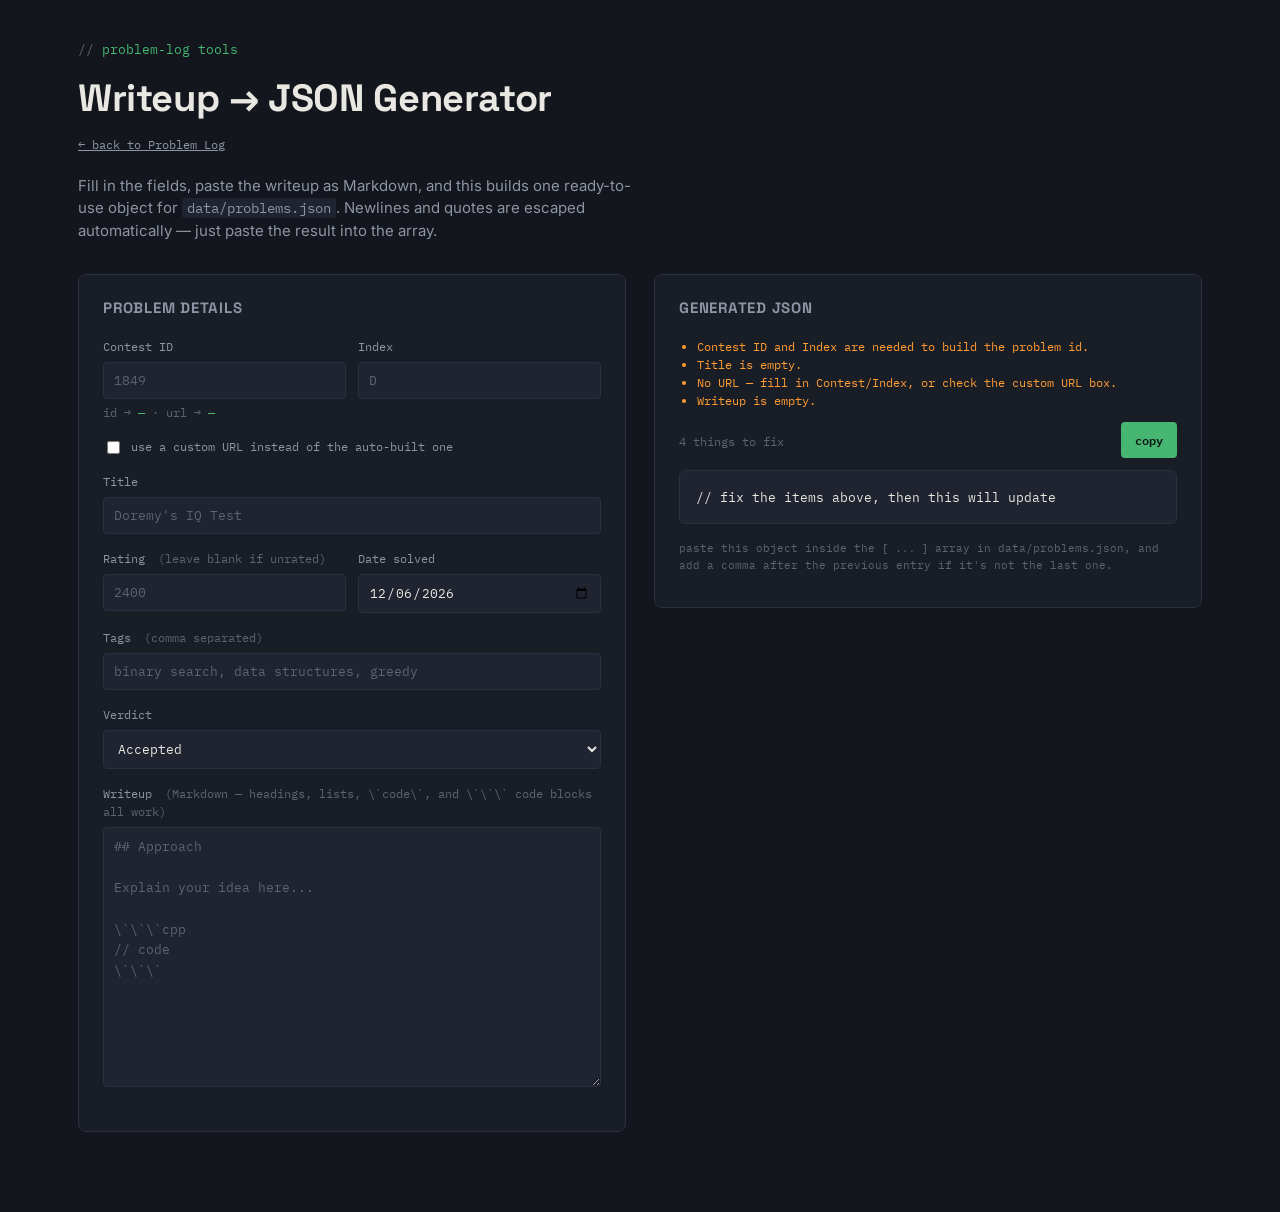
==== tools/index.html @ cc8950d7 "Add files via upload" ====
<!DOCTYPE html>
<html lang="en">
<head>
<meta charset="UTF-8">
<meta name="viewport" content="width=device-width, initial-scale=1.0">
<title>Writeup → JSON Generator</title>
<link rel="preconnect" href="https://fonts.googleapis.com">
<link href="https://fonts.googleapis.com/css2?family=Space+Grotesk:wght@500;700&family=Inter:wght@400;500;600&family=IBM+Plex+Mono:wght@400;500;600&display=swap" rel="stylesheet">
<style>
:root {
  --bg: #13161c;
  --panel: #191d25;
  --panel-2: #1f2430;
  --border: #2a3040;
  --text: #e9e7e1;
  --text-dim: #8d94a3;
  --text-faint: #5c6373;
  --accent: #46b672;
  --accent-dim: #2d7a4d;
  --warn: #ff9c33;
  --mono: 'IBM Plex Mono', ui-monospace, SFMono-Regular, Menlo, monospace;
  --display: 'Space Grotesk', 'Inter', sans-serif;
  --body: 'Inter', -apple-system, sans-serif;
}
* { box-sizing: border-box; }
body {
  margin: 0;
  background: var(--bg);
  color: var(--text);
  font-family: var(--body);
  line-height: 1.5;
  -webkit-font-smoothing: antialiased;
}
.wrap { max-width: 1180px; margin: 0 auto; padding: 40px 28px 80px; }
.eyebrow {
  font-family: var(--mono);
  font-size: 13px;
  color: var(--accent);
  margin: 0 0 10px;
}
.eyebrow::before { content: "// "; color: var(--text-faint); }
h1 {
  font-family: var(--display);
  font-size: clamp(26px, 4vw, 38px);
  font-weight: 700;
  margin: 0 0 8px;
  letter-spacing: -0.01em;
}
.sub { color: var(--text-dim); margin: 0 0 32px; max-width: 62ch; font-size: 15px; }
.sub code { font-family: var(--mono); background: var(--panel-2); padding: 1px 5px; border-radius: 3px; font-size: 0.9em; }

.grid {
  display: grid;
  grid-template-columns: 1fr 1fr;
  gap: 28px;
  align-items: start;
}
@media (max-width: 900px) { .grid { grid-template-columns: 1fr; } }

.panel {
  background: var(--panel);
  border: 1px solid var(--border);
  border-radius: 8px;
  padding: 22px 24px;
}

.panel h2 {
  font-family: var(--display);
  font-size: 15px;
  margin: 0 0 18px;
  color: var(--text-dim);
  text-transform: uppercase;
  letter-spacing: 0.05em;
}

.field { margin-bottom: 16px; }
.field label {
  display: block;
  font-family: var(--mono);
  font-size: 12px;
  color: var(--text-dim);
  margin-bottom: 6px;
}
.field .hint { color: var(--text-faint); font-weight: 400; margin-left: 6px; }

.row2 { display: grid; grid-template-columns: 1fr 1fr; gap: 12px; }
.row3 { display: grid; grid-template-columns: 1fr 1fr 1fr; gap: 12px; }

input, textarea, select {
  width: 100%;
  background: var(--panel-2);
  border: 1px solid var(--border);
  color: var(--text);
  font-family: var(--mono);
  font-size: 13px;
  padding: 9px 10px;
  border-radius: 4px;
}
textarea { font-family: var(--mono); resize: vertical; min-height: 90px; line-height: 1.6; }
#writeup { min-height: 260px; }
input:focus, textarea:focus, select:focus {
  outline: 2px solid var(--accent);
  outline-offset: 1px;
}
input::placeholder, textarea::placeholder { color: var(--text-faint); }

.derived {
  font-family: var(--mono);
  font-size: 12px;
  color: var(--text-faint);
  margin-top: 4px;
}
.derived b { color: var(--accent); font-weight: 600; }

.toggle-row {
  display: flex;
  align-items: center;
  gap: 8px;
  font-family: var(--mono);
  font-size: 12px;
  color: var(--text-dim);
  margin-bottom: 16px;
}
.toggle-row input { width: auto; }

.output-head {
  display: flex;
  align-items: center;
  justify-content: space-between;
  margin-bottom: 12px;
}

button.copy-btn {
  font-family: var(--mono);
  font-size: 12px;
  font-weight: 600;
  background: var(--accent);
  color: #0c1410;
  border: none;
  padding: 8px 14px;
  border-radius: 4px;
  cursor: pointer;
  transition: opacity 0.15s ease;
}
button.copy-btn:hover { opacity: 0.85; }
button.copy-btn.copied { background: var(--warn); }

pre#output {
  background: var(--panel-2);
  border: 1px solid var(--border);
  border-radius: 6px;
  padding: 16px;
  font-family: var(--mono);
  font-size: 12.5px;
  line-height: 1.6;
  white-space: pre-wrap;
  word-break: break-word;
  color: var(--text);
  max-height: 620px;
  overflow-y: auto;
  margin: 0;
}

.error-list {
  font-family: var(--mono);
  font-size: 12px;
  color: var(--warn);
  margin: 0 0 12px;
  padding-left: 18px;
}
.error-list:empty { display: none; }

.footer-note {
  font-family: var(--mono);
  font-size: 11px;
  color: var(--text-faint);
  margin-top: 16px;
}
</style>
</head>
<body>
<div class="wrap">
  <p class="eyebrow">problem-log tools</p>
  <h1>Writeup → JSON Generator</h1>
  <p style="margin:-4px 0 20px;"><a href="../" style="font-family: var(--mono); font-size: 12px; color: var(--text-dim);">← back to Problem Log</a></p>
  <p class="sub">Fill in the fields, paste the writeup as Markdown, and this builds one ready-to-use object for <code>data/problems.json</code>. Newlines and quotes are escaped automatically — just paste the result into the array.</p>

  <div class="grid">
    <div class="panel">
      <h2>Problem details</h2>

      <div class="field">
        <div class="row2">
          <div>
            <label for="contest">Contest ID</label>
            <input id="contest" placeholder="1849" inputmode="numeric">
          </div>
          <div>
            <label for="index">Index</label>
            <input id="index" placeholder="D" maxlength="3">
          </div>
        </div>
        <p class="derived">id → <b id="idPreview">—</b> · url → <b id="urlPreview">—</b></p>
      </div>

      <div class="toggle-row">
        <input type="checkbox" id="overrideUrl">
        <label for="overrideUrl" style="margin:0;">use a custom URL instead of the auto-built one</label>
      </div>
      <div class="field" id="customUrlField" style="display:none;">
        <label for="customUrl">Custom URL</label>
        <input id="customUrl" placeholder="https://codeforces.com/...">
      </div>

      <div class="field">
        <label for="title">Title</label>
        <input id="title" placeholder="Doremy's IQ Test">
      </div>

      <div class="field">
        <div class="row2">
          <div>
            <label for="rating">Rating <span class="hint">(leave blank if unrated)</span></label>
            <input id="rating" placeholder="2400" inputmode="numeric">
          </div>
          <div>
            <label for="date">Date solved</label>
            <input id="date" type="date">
          </div>
        </div>
      </div>

      <div class="field">
        <label for="tags">Tags <span class="hint">(comma separated)</span></label>
        <input id="tags" placeholder="binary search, data structures, greedy">
      </div>

      <div class="field">
        <label for="verdict">Verdict</label>
        <select id="verdict">
          <option>Accepted</option>
          <option>Accepted (upsolved)</option>
          <option>Accepted (after contest)</option>
        </select>
      </div>

      <div class="field">
        <label for="writeup">Writeup <span class="hint">(Markdown — headings, lists, \`code\`, and \`\`\` code blocks all work)</span></label>
        <textarea id="writeup" placeholder="## Approach&#10;&#10;Explain your idea here...&#10;&#10;\`\`\`cpp&#10;// code&#10;\`\`\`"></textarea>
      </div>
    </div>

    <div class="panel">
      <h2>Generated JSON</h2>
      <ul class="error-list" id="errors"></ul>
      <div class="output-head">
        <span class="derived" id="statusLine">fill in the form to generate</span>
        <button class="copy-btn" id="copyBtn">copy</button>
      </div>
      <pre id="output">// waiting for input...</pre>
      <p class="footer-note">paste this object inside the <code>[ ... ]</code> array in data/problems.json, and add a comma after the previous entry if it's not the last one.</p>
    </div>
  </div>
</div>

<script>
const $ = id => document.getElementById(id);

const fields = ["contest","index","title","rating","tags","verdict","writeup","customUrl"];
fields.forEach(id => $(id).addEventListener("input", generate));
$("date").addEventListener("input", generate);
$("overrideUrl").addEventListener("change", () => {
  $("customUrlField").style.display = $("overrideUrl").checked ? "block" : "none";
  generate();
});

// default date = today
$("date").value = new Date().toISOString().slice(0, 10);

function buildUrl(contest, index) {
  if (!contest || !index) return "";
  return `https://codeforces.com/problemset/problem/${contest}/${index.toUpperCase()}`;
}

function generate() {
  const contest = $("contest").value.trim();
  const index = $("index").value.trim();
  const id = (contest + index).toUpperCase();
  const autoUrl = buildUrl(contest, index);
  const useCustom = $("overrideUrl").checked;
  const url = useCustom ? $("customUrl").value.trim() : autoUrl;

  $("idPreview").textContent = id || "—";
  $("urlPreview").textContent = useCustom ? "(custom, see field below)" : (autoUrl || "—");

  const title = $("title").value.trim();
  const ratingRaw = $("rating").value.trim();
  const rating = ratingRaw === "" ? null : Number(ratingRaw);
  const date = $("date").value;
  const tags = $("tags").value.split(",").map(t => t.trim()).filter(Boolean);
  const verdict = $("verdict").value;
  const writeup = $("writeup").value;

  const errors = [];
  if (!id) errors.push("Contest ID and Index are needed to build the problem id.");
  if (!title) errors.push("Title is empty.");
  if (!url) errors.push("No URL — fill in Contest/Index, or check the custom URL box.");
  if (ratingRaw !== "" && Number.isNaN(rating)) errors.push("Rating isn't a number.");
  if (!writeup.trim()) errors.push("Writeup is empty.");

  $("errors").innerHTML = errors.map(e => `<li>${escapeHtml(e)}</li>`).join("");

  if (errors.length) {
    $("statusLine").textContent = `${errors.length} thing${errors.length > 1 ? "s" : ""} to fix`;
    $("output").textContent = "// fix the items above, then this will update";
    return;
  }

  const obj = {
    id,
    contest,
    index: index.toUpperCase(),
    title,
    rating,
    tags,
    url,
    date,
    verdict,
    writeup,
  };

  const json = JSON.stringify(obj, null, 2);
  $("output").textContent = json + ",";
  $("statusLine").textContent = "looks good — ready to paste";
}

$("copyBtn").addEventListener("click", () => {
  const text = $("output").textContent;
  if (!text || text.startsWith("//")) return;
  navigator.clipboard.writeText(text).then(() => {
    const btn = $("copyBtn");
    const original = btn.textContent;
    btn.textContent = "copied!";
    btn.classList.add("copied");
    setTimeout(() => { btn.textContent = original; btn.classList.remove("copied"); }, 1400);
  });
});

function escapeHtml(str) {
  return String(str).replace(/[&<>"']/g, c => ({
    "&": "&amp;", "<": "&lt;", ">": "&gt;", '"': "&quot;", "'": "&#39;",
  }[c]));
}

generate();
</script>
</body>
</html>
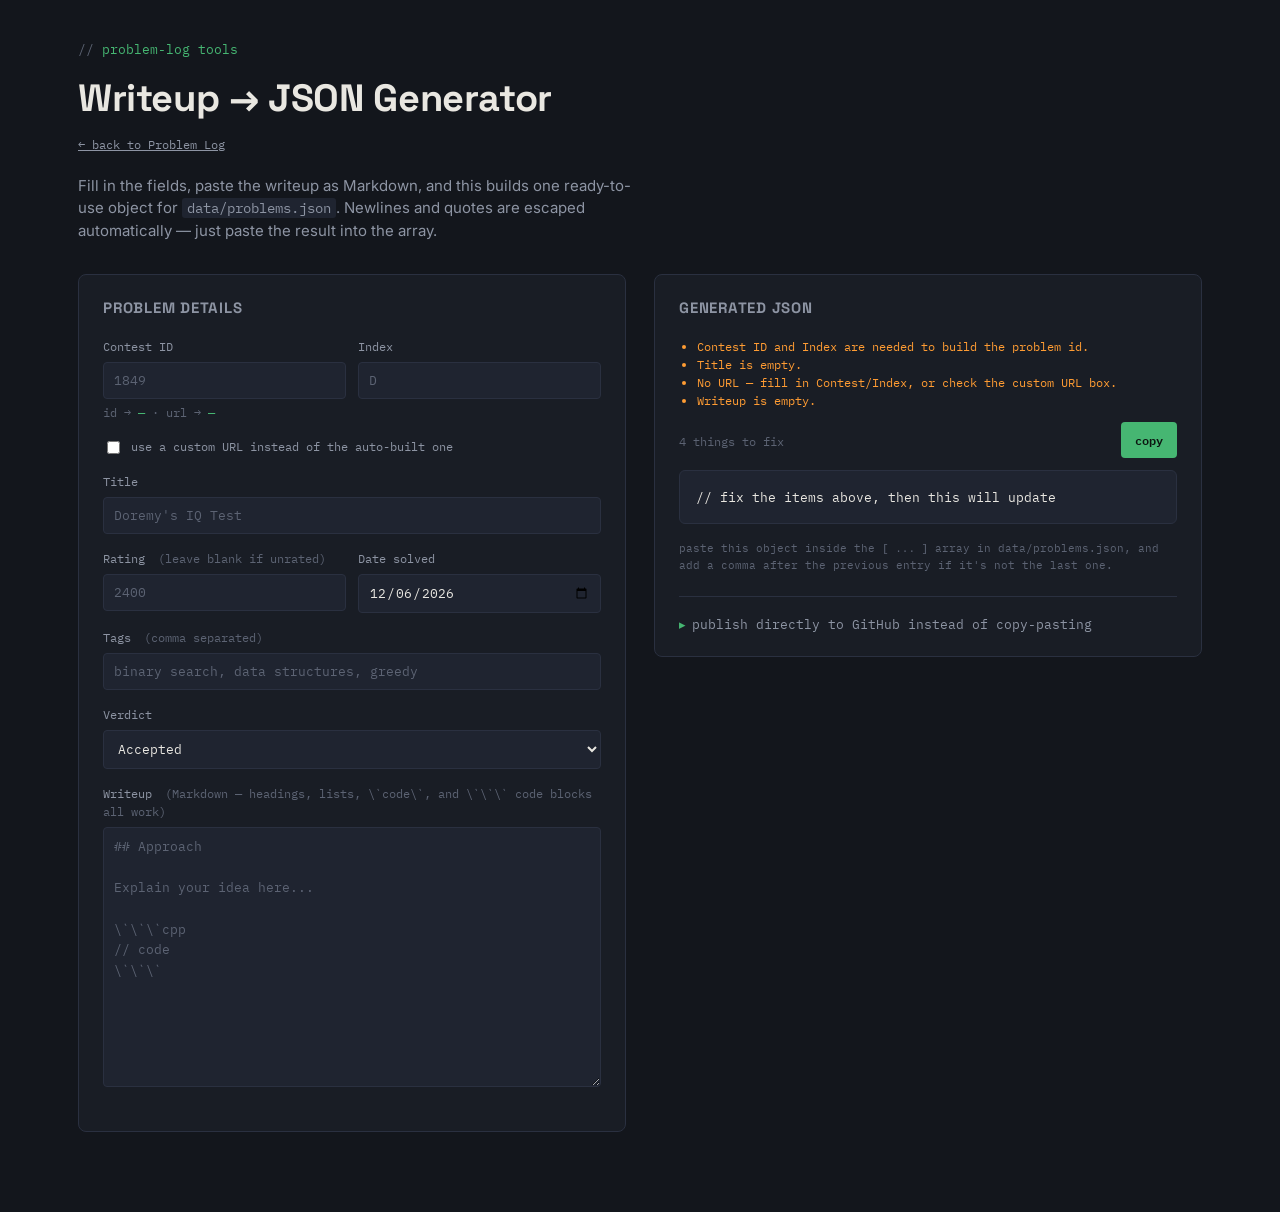
==== commit 68716151: "Add files via upload" ====
--- a/tools/index.html
+++ b/tools/index.html
@@ -176,6 +176,67 @@
   color: var(--text-faint);
   margin-top: 16px;
 }
+
+.publish-panel {
+  margin-top: 22px;
+  border-top: 1px solid var(--border);
+  padding-top: 18px;
+}
+
+.publish-summary {
+  cursor: pointer;
+  font-family: var(--mono);
+  font-size: 13px;
+  color: var(--text-dim);
+  list-style: none;
+  display: flex;
+  align-items: center;
+  gap: 6px;
+}
+.publish-summary::-webkit-details-marker { display: none; }
+.publish-summary::before { content: "▸"; color: var(--accent); transition: transform 0.12s ease; }
+details[open] .publish-summary::before { transform: rotate(90deg); }
+
+.publish-body { margin-top: 16px; }
+
+.warn-box {
+  background: rgba(255, 156, 51, 0.08);
+  border: 1px solid rgba(255, 156, 51, 0.35);
+  border-radius: 6px;
+  padding: 10px 12px;
+  font-family: var(--mono);
+  font-size: 11.5px;
+  color: var(--warn);
+  margin-bottom: 16px;
+  line-height: 1.6;
+}
+.warn-box a { color: var(--warn); }
+
+button.publish-btn {
+  font-family: var(--mono);
+  font-size: 12px;
+  font-weight: 600;
+  background: transparent;
+  color: var(--accent);
+  border: 1px solid var(--accent-dim);
+  padding: 9px 16px;
+  border-radius: 4px;
+  cursor: pointer;
+  width: 100%;
+  transition: background 0.15s ease;
+}
+button.publish-btn:hover:not(:disabled) { background: rgba(70, 182, 114, 0.1); }
+button.publish-btn:disabled { opacity: 0.4; cursor: not-allowed; }
+
+#publishStatus {
+  font-family: var(--mono);
+  font-size: 12px;
+  margin-top: 10px;
+  line-height: 1.6;
+}
+#publishStatus.ok { color: var(--accent); }
+#publishStatus.err { color: var(--warn); }
+#publishStatus a { color: inherit; text-decoration: underline; }
 </style>
 </head>
 <body>
@@ -259,12 +320,66 @@
       </div>
       <pre id="output">// waiting for input...</pre>
       <p class="footer-note">paste this object inside the <code>[ ... ]</code> array in data/problems.json, and add a comma after the previous entry if it's not the last one.</p>
+
+      <div class="publish-panel">
+        <details id="publishDetails">
+          <summary class="publish-summary">publish directly to GitHub instead of copy-pasting</summary>
+          <div class="publish-body">
+            <div class="warn-box">
+              This needs a GitHub token with write access to your repo. Use a <b>fine-grained token</b> scoped to only this one repo (Contents: read/write) with a short expiry — created at
+              <a href="https://github.com/settings/personal-access-tokens/new" target="_blank" rel="noopener">github.com/settings/personal-access-tokens/new</a>.
+              Don't use this on a shared/public computer, and don't tick "remember token" on one either.
+            </div>
+
+            <div class="field">
+              <div class="row2">
+                <div>
+                  <label for="ghOwner">GitHub username</label>
+                  <input id="ghOwner" placeholder="your-username">
+                </div>
+                <div>
+                  <label for="ghRepo">Repo name</label>
+                  <input id="ghRepo" placeholder="cf-writeups">
+                </div>
+              </div>
+            </div>
+            <div class="field">
+              <div class="row2">
+                <div>
+                  <label for="ghBranch">Branch</label>
+                  <input id="ghBranch" placeholder="main" value="main">
+                </div>
+                <div>
+                  <label for="ghPath">File path</label>
+                  <input id="ghPath" placeholder="data/problems.json" value="data/problems.json">
+                </div>
+              </div>
+            </div>
+            <div class="field">
+              <label for="ghToken">Personal access token</label>
+              <input id="ghToken" type="password" placeholder="github_pat_...">
+            </div>
+            <div class="toggle-row">
+              <input type="checkbox" id="rememberRepo">
+              <label for="rememberRepo" style="margin:0;">remember username/repo/branch/path in this browser</label>
+            </div>
+            <div class="toggle-row">
+              <input type="checkbox" id="rememberToken">
+              <label for="rememberToken" style="margin:0;">also remember the token in this browser (not recommended on shared devices)</label>
+            </div>
+
+            <button class="publish-btn" id="publishBtn">publish this entry to GitHub</button>
+            <div id="publishStatus"></div>
+          </div>
+        </details>
+      </div>
     </div>
   </div>
 </div>
 
 <script>
 const $ = id => document.getElementById(id);
+let lastObj = null;
 
 const fields = ["contest","index","title","rating","tags","verdict","writeup","customUrl"];
 fields.forEach(id => $(id).addEventListener("input", generate));
@@ -313,6 +428,8 @@
   if (errors.length) {
     $("statusLine").textContent = `${errors.length} thing${errors.length > 1 ? "s" : ""} to fix`;
     $("output").textContent = "// fix the items above, then this will update";
+    lastObj = null;
+    $("publishBtn").disabled = true;
     return;
   }
 
@@ -332,6 +449,8 @@
   const json = JSON.stringify(obj, null, 2);
   $("output").textContent = json + ",";
   $("statusLine").textContent = "looks good — ready to paste";
+  lastObj = obj;
+  $("publishBtn").disabled = false;
 }
 
 $("copyBtn").addEventListener("click", () => {
@@ -353,6 +472,171 @@
 }
 
 generate();
+
+// ---------- Publish to GitHub ----------
+const PREF_KEY = "cfwriteups_publish_prefs";
+const TOKEN_KEY = "cfwriteups_publish_token";
+
+(function loadPrefs() {
+  try {
+    const saved = JSON.parse(localStorage.getItem(PREF_KEY) || "null");
+    if (saved) {
+      $("ghOwner").value = saved.owner || "";
+      $("ghRepo").value = saved.repo || "";
+      $("ghBranch").value = saved.branch || "main";
+      $("ghPath").value = saved.path || "data/problems.json";
+      $("rememberRepo").checked = true;
+    }
+    const savedToken = localStorage.getItem(TOKEN_KEY);
+    if (savedToken) {
+      $("ghToken").value = savedToken;
+      $("rememberToken").checked = true;
+    }
+  } catch (e) { /* ignore malformed storage */ }
+})();
+
+function savePrefsIfNeeded() {
+  if ($("rememberRepo").checked) {
+    localStorage.setItem(PREF_KEY, JSON.stringify({
+      owner: $("ghOwner").value.trim(),
+      repo: $("ghRepo").value.trim(),
+      branch: $("ghBranch").value.trim() || "main",
+      path: $("ghPath").value.trim() || "data/problems.json",
+    }));
+  } else {
+    localStorage.removeItem(PREF_KEY);
+  }
+  if ($("rememberToken").checked) {
+    localStorage.setItem(TOKEN_KEY, $("ghToken").value.trim());
+  } else {
+    localStorage.removeItem(TOKEN_KEY);
+  }
+}
+
+function utf8ToBase64(str) {
+  return btoa(unescape(encodeURIComponent(str)));
+}
+function base64ToUtf8(str) {
+  return decodeURIComponent(escape(atob(str.replace(/\n/g, ""))));
+}
+
+function setPublishStatus(msg, kind) {
+  const el = $("publishStatus");
+  el.textContent = msg;
+  el.className = kind || "";
+}
+
+$("publishBtn").addEventListener("click", async () => {
+  if (!lastObj) return;
+
+  const owner = $("ghOwner").value.trim();
+  const repo = $("ghRepo").value.trim();
+  const branch = $("ghBranch").value.trim() || "main";
+  const path = $("ghPath").value.trim() || "data/problems.json";
+  const token = $("ghToken").value.trim();
+
+  if (!owner || !repo || !token) {
+    setPublishStatus("Fill in username, repo, and token first.", "err");
+    return;
+  }
+
+  savePrefsIfNeeded();
+
+  const btn = $("publishBtn");
+  btn.disabled = true;
+  setPublishStatus("reading current file from GitHub...");
+
+  const apiBase = `https://api.github.com/repos/${owner}/${repo}/contents/${path}`;
+  const headers = {
+    Authorization: `Bearer ${token}`,
+    Accept: "application/vnd.github+json",
+  };
+
+  try {
+    let list = [];
+    let sha = null;
+
+    const getResp = await fetch(`${apiBase}?ref=${encodeURIComponent(branch)}`, { headers });
+
+    if (getResp.status === 200) {
+      const data = await getResp.json();
+      sha = data.sha;
+      try {
+        list = JSON.parse(base64ToUtf8(data.content));
+        if (!Array.isArray(list)) throw new Error("not an array");
+      } catch (e) {
+        setPublishStatus("Couldn't parse the existing problems.json — check the file isn't corrupted.", "err");
+        btn.disabled = false;
+        return;
+      }
+    } else if (getResp.status === 404) {
+      list = []; // file doesn't exist yet, we'll create it
+    } else if (getResp.status === 401) {
+      setPublishStatus("GitHub rejected the token (401). Check it's valid and not expired.", "err");
+      btn.disabled = false;
+      return;
+    } else if (getResp.status === 403) {
+      setPublishStatus("Forbidden (403) — token likely doesn't have write access to this repo, or rate-limited.", "err");
+      btn.disabled = false;
+      return;
+    } else {
+      setPublishStatus(`Unexpected error reading file (${getResp.status}).`, "err");
+      btn.disabled = false;
+      return;
+    }
+
+    const existingIndex = list.findIndex(p => p && p.id === lastObj.id);
+    let verb = "Added";
+    if (existingIndex >= 0) {
+      list[existingIndex] = lastObj;
+      verb = "Updated";
+    } else {
+      list.unshift(lastObj);
+    }
+
+    setPublishStatus(`${verb === "Updated" ? "updating" : "adding"} entry, committing...`);
+
+    const newContent = utf8ToBase64(JSON.stringify(list, null, 2) + "\n");
+    const putBody = {
+      message: `${verb} writeup: ${lastObj.id} — ${lastObj.title}`,
+      content: newContent,
+      branch,
+    };
+    if (sha) putBody.sha = sha;
+
+    const putResp = await fetch(apiBase, {
+      method: "PUT",
+      headers: { ...headers, "Content-Type": "application/json" },
+      body: JSON.stringify(putBody),
+    });
+
+    if (putResp.status === 200 || putResp.status === 201) {
+      const result = await putResp.json();
+      const commitUrl = result.commit && result.commit.html_url;
+      const fileUrl = `https://github.com/${owner}/${repo}/blob/${branch}/${path}`;
+      setPublishStatus(
+        `${verb} "${lastObj.id}" and pushed to ${branch}. ` +
+        (commitUrl ? `View commit ↗` : `View file ↗`),
+        "ok"
+      );
+      const link = document.createElement("a");
+      link.href = commitUrl || fileUrl;
+      link.target = "_blank";
+      link.rel = "noopener";
+      link.textContent = " (open on GitHub)";
+      $("publishStatus").appendChild(link);
+    } else if (putResp.status === 409) {
+      setPublishStatus("Conflict (409) — the file changed since we read it. Try again.", "err");
+    } else {
+      const errBody = await putResp.json().catch(() => ({}));
+      setPublishStatus(`Push failed (${putResp.status}): ${errBody.message || "unknown error"}`, "err");
+    }
+  } catch (e) {
+    setPublishStatus(`Network or unexpected error: ${e.message}`, "err");
+  } finally {
+    btn.disabled = false;
+  }
+});
 </script>
 </body>
 </html>
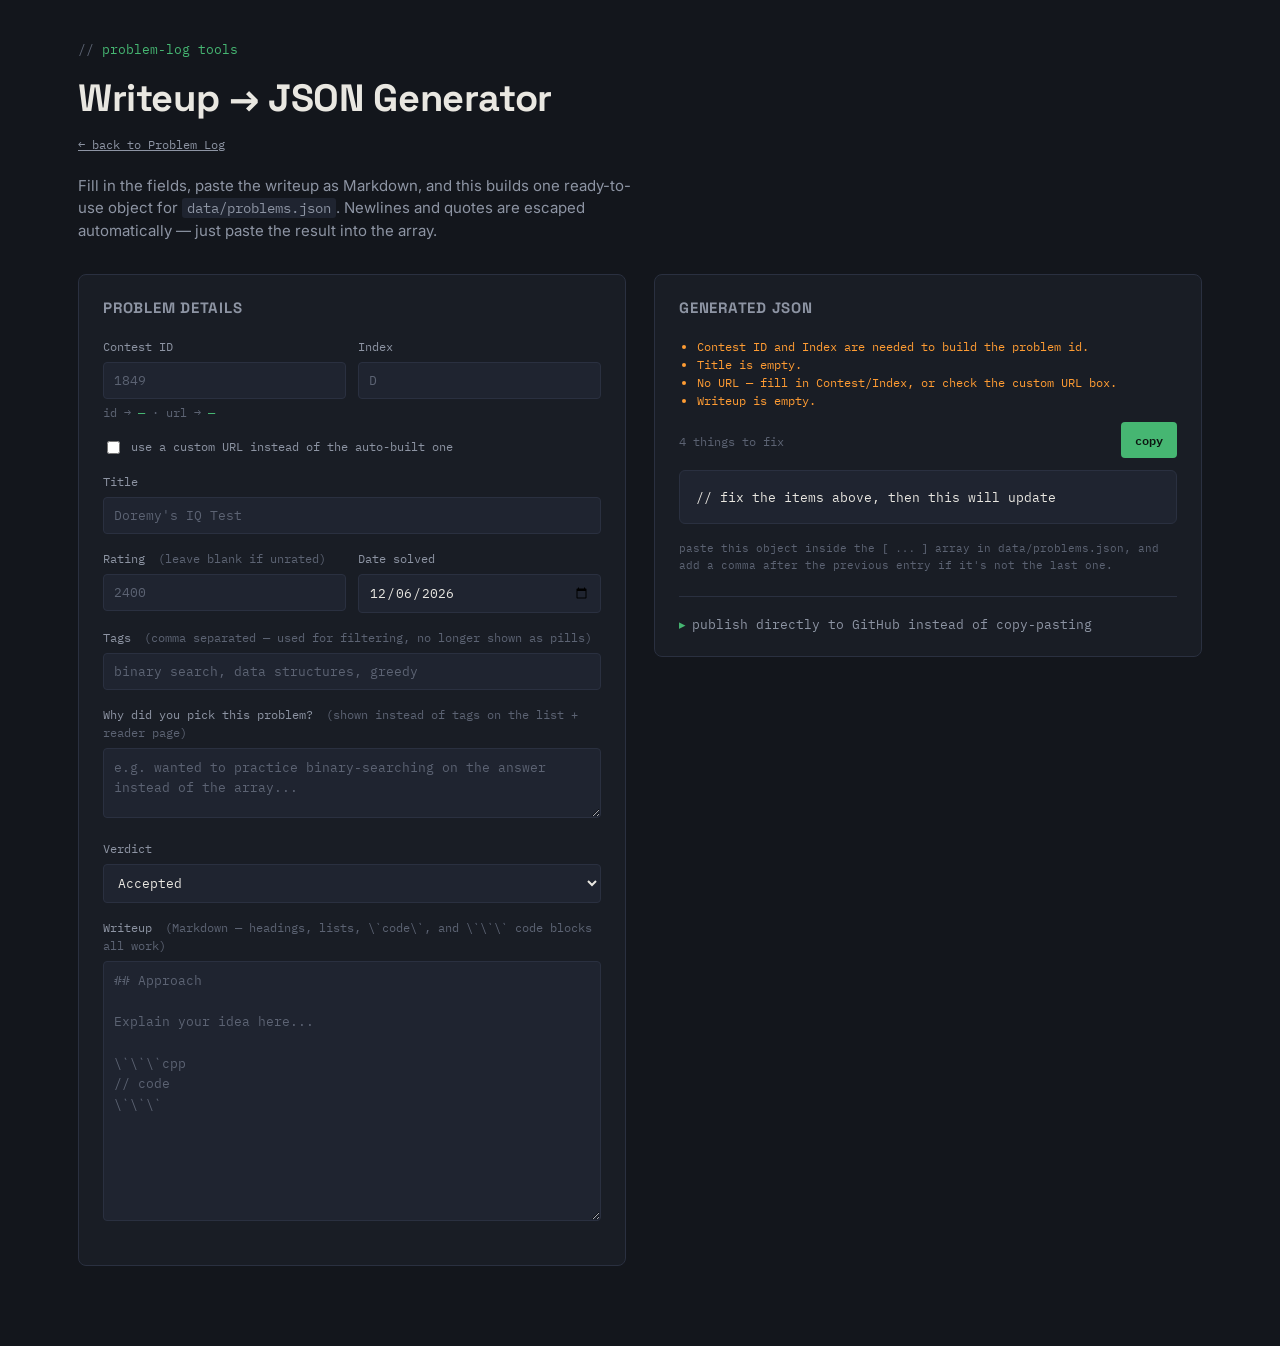
==== commit cfd7862f: "Add files via upload" ====
--- a/tools/index.html
+++ b/tools/index.html
@@ -292,8 +292,13 @@
       </div>
 
       <div class="field">
-        <label for="tags">Tags <span class="hint">(comma separated)</span></label>
+        <label for="tags">Tags <span class="hint">(comma separated — used for filtering, no longer shown as pills)</span></label>
         <input id="tags" placeholder="binary search, data structures, greedy">
+      </div>
+
+      <div class="field">
+        <label for="reason">Why did you pick this problem? <span class="hint">(shown instead of tags on the list + reader page)</span></label>
+        <textarea id="reason" style="min-height:70px;" placeholder="e.g. wanted to practice binary-searching on the answer instead of the array..."></textarea>
       </div>
 
       <div class="field">
@@ -381,7 +386,7 @@
 const $ = id => document.getElementById(id);
 let lastObj = null;
 
-const fields = ["contest","index","title","rating","tags","verdict","writeup","customUrl"];
+const fields = ["contest","index","title","rating","tags","reason","verdict","writeup","customUrl"];
 fields.forEach(id => $(id).addEventListener("input", generate));
 $("date").addEventListener("input", generate);
 $("overrideUrl").addEventListener("change", () => {
@@ -413,6 +418,7 @@
   const rating = ratingRaw === "" ? null : Number(ratingRaw);
   const date = $("date").value;
   const tags = $("tags").value.split(",").map(t => t.trim()).filter(Boolean);
+  const reason = $("reason").value.trim();
   const verdict = $("verdict").value;
   const writeup = $("writeup").value;
 
@@ -443,8 +449,12 @@
     url,
     date,
     verdict,
+    reason: reason || undefined,
     writeup,
   };
+
+  // drop reason key entirely if empty, rather than writing "reason": null
+  if (!reason) delete obj.reason;
 
   const json = JSON.stringify(obj, null, 2);
   $("output").textContent = json + ",";
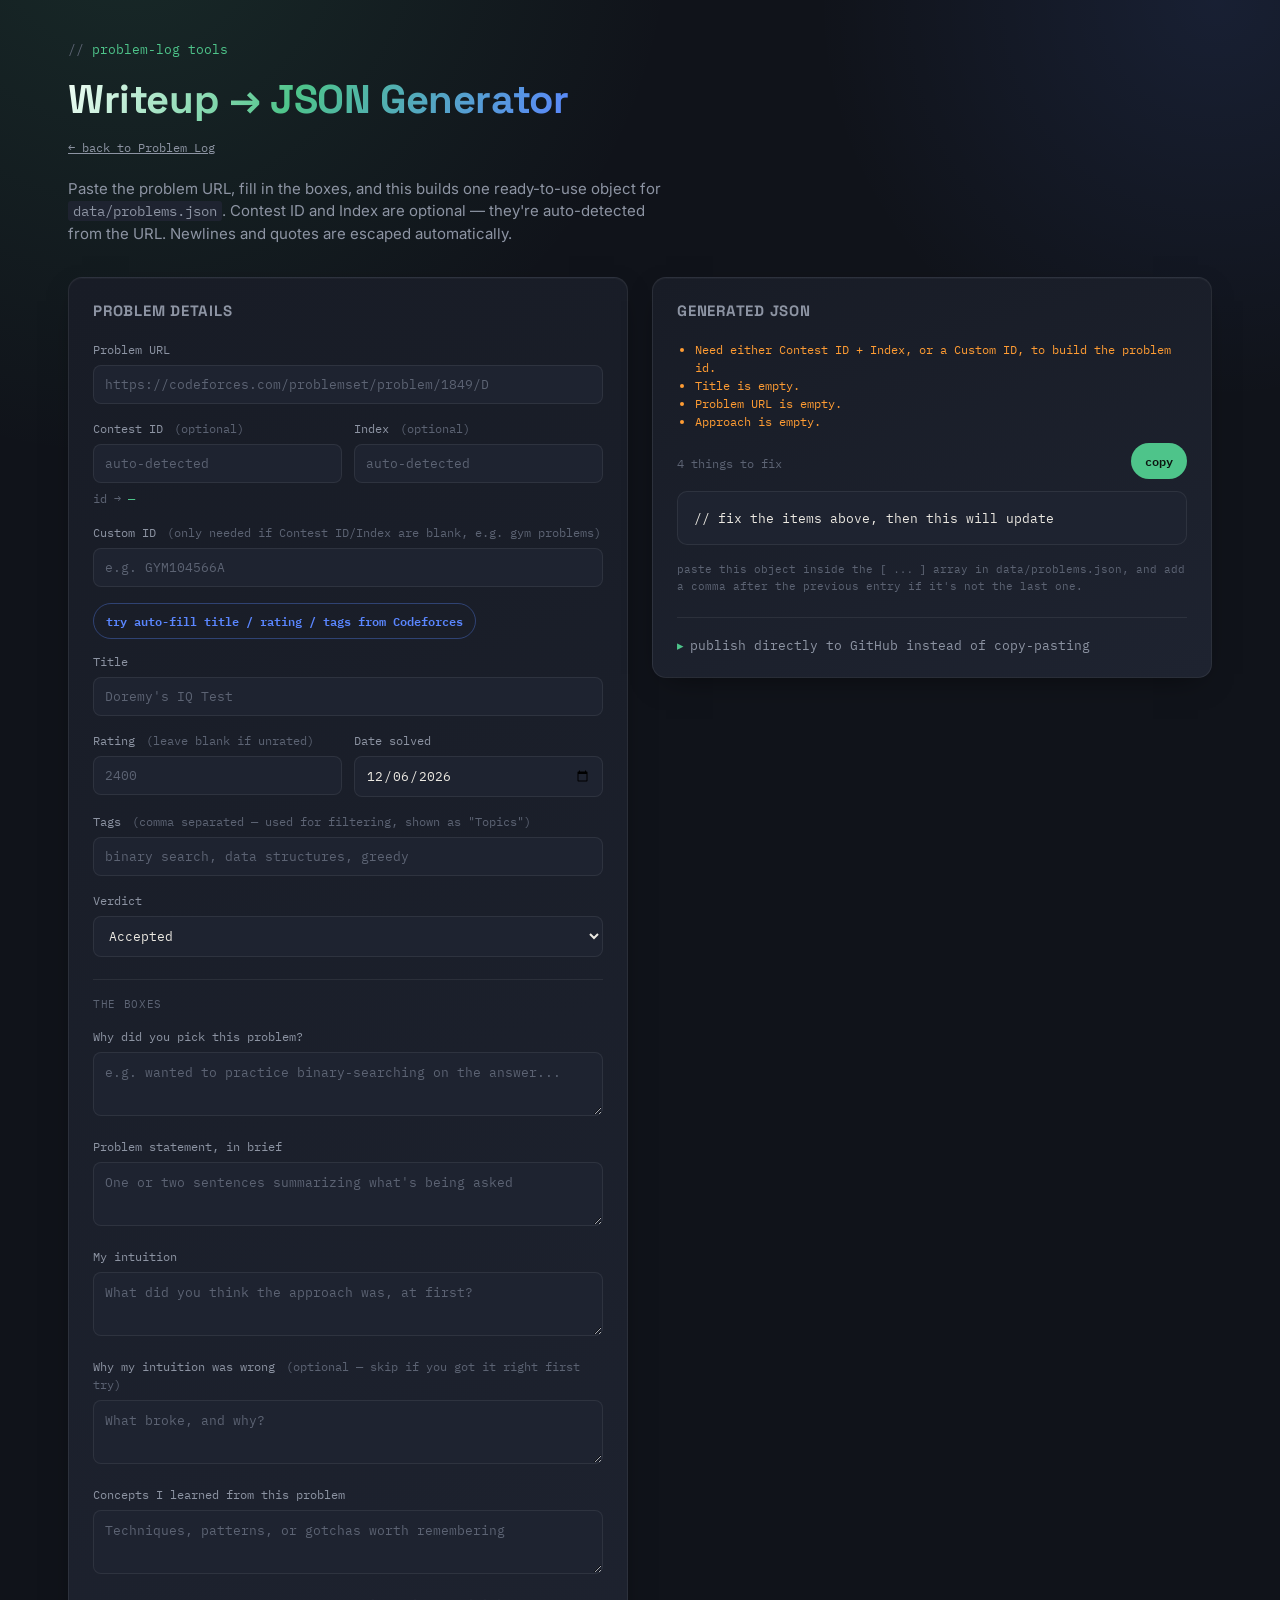
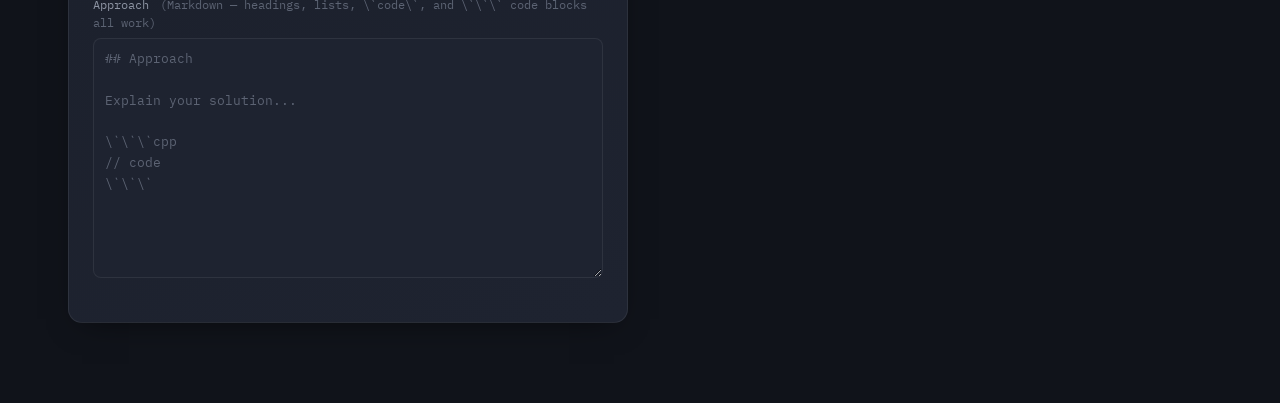
==== commit af19e50b: "Add files via upload" ====
--- a/tools/index.html
+++ b/tools/index.html
@@ -8,30 +8,37 @@
 <link href="https://fonts.googleapis.com/css2?family=Space+Grotesk:wght@500;700&family=Inter:wght@400;500;600&family=IBM+Plex+Mono:wght@400;500;600&display=swap" rel="stylesheet">
 <style>
 :root {
-  --bg: #13161c;
-  --panel: #191d25;
-  --panel-2: #1f2430;
+  --bg: #10131a;
+  --panel: #181c26;
+  --panel-2: #1e2330;
   --border: #2a3040;
-  --text: #e9e7e1;
+  --border-soft: rgba(255, 255, 255, 0.07);
+  --text: #ece9e2;
   --text-dim: #8d94a3;
   --text-faint: #5c6373;
-  --accent: #46b672;
+  --accent: #4ec48a;
+  --accent-2: #5a86ff;
   --accent-dim: #2d7a4d;
   --warn: #ff9c33;
   --mono: 'IBM Plex Mono', ui-monospace, SFMono-Regular, Menlo, monospace;
   --display: 'Space Grotesk', 'Inter', sans-serif;
   --body: 'Inter', -apple-system, sans-serif;
+  --ease: cubic-bezier(0.2, 0.7, 0.3, 1);
 }
 * { box-sizing: border-box; }
 body {
   margin: 0;
-  background: var(--bg);
   color: var(--text);
   font-family: var(--body);
   line-height: 1.5;
   -webkit-font-smoothing: antialiased;
-}
-.wrap { max-width: 1180px; margin: 0 auto; padding: 40px 28px 80px; }
+  background-color: var(--bg);
+  background-image:
+    radial-gradient(1000px circle at 10% -10%, rgba(78, 196, 138, 0.13), transparent 55%),
+    radial-gradient(800px circle at 95% 0%, rgba(90, 134, 255, 0.11), transparent 50%);
+  background-attachment: fixed, fixed;
+}
+.wrap { max-width: 1200px; margin: 0 auto; padding: 40px 28px 80px; }
 .eyebrow {
   font-family: var(--mono);
   font-size: 13px;
@@ -41,27 +48,33 @@
 .eyebrow::before { content: "// "; color: var(--text-faint); }
 h1 {
   font-family: var(--display);
-  font-size: clamp(26px, 4vw, 38px);
+  font-size: clamp(28px, 4vw, 40px);
   font-weight: 700;
   margin: 0 0 8px;
   letter-spacing: -0.01em;
-}
-.sub { color: var(--text-dim); margin: 0 0 32px; max-width: 62ch; font-size: 15px; }
+  background: linear-gradient(120deg, #f4fff8 0%, var(--accent) 45%, var(--accent-2) 100%);
+  -webkit-background-clip: text;
+  background-clip: text;
+  color: transparent;
+  display: inline-block;
+}
+.sub { color: var(--text-dim); margin: 0 0 32px; max-width: 66ch; font-size: 15px; }
 .sub code { font-family: var(--mono); background: var(--panel-2); padding: 1px 5px; border-radius: 3px; font-size: 0.9em; }
 
 .grid {
   display: grid;
   grid-template-columns: 1fr 1fr;
-  gap: 28px;
+  gap: 24px;
   align-items: start;
 }
 @media (max-width: 900px) { .grid { grid-template-columns: 1fr; } }
 
 .panel {
-  background: var(--panel);
-  border: 1px solid var(--border);
-  border-radius: 8px;
+  background: linear-gradient(160deg, var(--panel), var(--panel-2));
+  border: 1px solid var(--border-soft);
+  border-radius: 14px;
   padding: 22px 24px;
+  box-shadow: 0 1px 0 rgba(255, 255, 255, 0.03) inset, 0 10px 30px -14px rgba(0, 0, 0, 0.6);
 }
 
 .panel h2 {
@@ -73,6 +86,17 @@
   letter-spacing: 0.05em;
 }
 
+.section-divider {
+  margin: 22px 0 16px;
+  padding-top: 16px;
+  border-top: 1px solid var(--border-soft);
+  font-family: var(--mono);
+  font-size: 11px;
+  text-transform: uppercase;
+  letter-spacing: 0.06em;
+  color: var(--text-faint);
+}
+
 .field { margin-bottom: 16px; }
 .field label {
   display: block;
@@ -81,26 +105,27 @@
   color: var(--text-dim);
   margin-bottom: 6px;
 }
-.field .hint { color: var(--text-faint); font-weight: 400; margin-left: 6px; }
+.field .hint { color: var(--text-faint); font-weight: 400; margin-left: 4px; }
 
 .row2 { display: grid; grid-template-columns: 1fr 1fr; gap: 12px; }
-.row3 { display: grid; grid-template-columns: 1fr 1fr 1fr; gap: 12px; }
 
 input, textarea, select {
   width: 100%;
   background: var(--panel-2);
-  border: 1px solid var(--border);
+  border: 1px solid var(--border-soft);
   color: var(--text);
   font-family: var(--mono);
   font-size: 13px;
-  padding: 9px 10px;
-  border-radius: 4px;
-}
-textarea { font-family: var(--mono); resize: vertical; min-height: 90px; line-height: 1.6; }
-#writeup { min-height: 260px; }
+  padding: 10px 11px;
+  border-radius: 8px;
+  transition: border-color 0.15s var(--ease), box-shadow 0.15s var(--ease);
+}
+textarea { font-family: var(--mono); resize: vertical; min-height: 80px; line-height: 1.6; }
+#approach { min-height: 240px; }
 input:focus, textarea:focus, select:focus {
-  outline: 2px solid var(--accent);
-  outline-offset: 1px;
+  outline: none;
+  border-color: var(--accent-dim);
+  box-shadow: 0 0 0 3px rgba(78, 196, 138, 0.12);
 }
 input::placeholder, textarea::placeholder { color: var(--text-faint); }
 
@@ -108,9 +133,40 @@
   font-family: var(--mono);
   font-size: 12px;
   color: var(--text-faint);
-  margin-top: 4px;
+  margin-top: 6px;
 }
 .derived b { color: var(--accent); font-weight: 600; }
+
+.autofill-row {
+  display: flex;
+  align-items: center;
+  gap: 10px;
+  margin: 10px 0 4px;
+}
+
+button.mini-btn {
+  font-family: var(--mono);
+  font-size: 11.5px;
+  font-weight: 600;
+  background: transparent;
+  color: var(--accent-2);
+  border: 1px solid rgba(90, 134, 255, 0.35);
+  padding: 7px 12px;
+  border-radius: 20px;
+  cursor: pointer;
+  white-space: nowrap;
+  transition: background 0.15s ease;
+}
+button.mini-btn:hover:not(:disabled) { background: rgba(90, 134, 255, 0.1); }
+button.mini-btn:disabled { opacity: 0.4; cursor: not-allowed; }
+
+#autofillStatus {
+  font-family: var(--mono);
+  font-size: 11.5px;
+  color: var(--text-faint);
+}
+#autofillStatus.ok { color: var(--accent); }
+#autofillStatus.err { color: var(--warn); }
 
 .toggle-row {
   display: flex;
@@ -138,7 +194,7 @@
   color: #0c1410;
   border: none;
   padding: 8px 14px;
-  border-radius: 4px;
+  border-radius: 20px;
   cursor: pointer;
   transition: opacity 0.15s ease;
 }
@@ -147,8 +203,8 @@
 
 pre#output {
   background: var(--panel-2);
-  border: 1px solid var(--border);
-  border-radius: 6px;
+  border: 1px solid var(--border-soft);
+  border-radius: 10px;
   padding: 16px;
   font-family: var(--mono);
   font-size: 12.5px;
@@ -179,7 +235,7 @@
 
 .publish-panel {
   margin-top: 22px;
-  border-top: 1px solid var(--border);
+  border-top: 1px solid var(--border-soft);
   padding-top: 18px;
 }
 
@@ -202,7 +258,7 @@
 .warn-box {
   background: rgba(255, 156, 51, 0.08);
   border: 1px solid rgba(255, 156, 51, 0.35);
-  border-radius: 6px;
+  border-radius: 10px;
   padding: 10px 12px;
   font-family: var(--mono);
   font-size: 11.5px;
@@ -220,7 +276,7 @@
   color: var(--accent);
   border: 1px solid var(--accent-dim);
   padding: 9px 16px;
-  border-radius: 4px;
+  border-radius: 8px;
   cursor: pointer;
   width: 100%;
   transition: background 0.15s ease;
@@ -244,36 +300,43 @@
   <p class="eyebrow">problem-log tools</p>
   <h1>Writeup → JSON Generator</h1>
   <p style="margin:-4px 0 20px;"><a href="../" style="font-family: var(--mono); font-size: 12px; color: var(--text-dim);">← back to Problem Log</a></p>
-  <p class="sub">Fill in the fields, paste the writeup as Markdown, and this builds one ready-to-use object for <code>data/problems.json</code>. Newlines and quotes are escaped automatically — just paste the result into the array.</p>
+  <p class="sub">Paste the problem URL, fill in the boxes, and this builds one ready-to-use object for <code>data/problems.json</code>. Contest ID and Index are optional — they're auto-detected from the URL. Newlines and quotes are escaped automatically.</p>
 
   <div class="grid">
     <div class="panel">
       <h2>Problem details</h2>
 
       <div class="field">
+        <label for="problemUrl">Problem URL</label>
+        <input id="problemUrl" placeholder="https://codeforces.com/problemset/problem/1849/D">
+        <p class="derived" id="urlParseStatus"></p>
+      </div>
+
+      <div class="field">
         <div class="row2">
           <div>
-            <label for="contest">Contest ID</label>
-            <input id="contest" placeholder="1849" inputmode="numeric">
+            <label for="contest">Contest ID <span class="hint">(optional)</span></label>
+            <input id="contest" placeholder="auto-detected" inputmode="numeric">
           </div>
           <div>
-            <label for="index">Index</label>
-            <input id="index" placeholder="D" maxlength="3">
+            <label for="index">Index <span class="hint">(optional)</span></label>
+            <input id="index" placeholder="auto-detected" maxlength="3">
           </div>
         </div>
-        <p class="derived">id → <b id="idPreview">—</b> · url → <b id="urlPreview">—</b></p>
-      </div>
-
-      <div class="toggle-row">
-        <input type="checkbox" id="overrideUrl">
-        <label for="overrideUrl" style="margin:0;">use a custom URL instead of the auto-built one</label>
-      </div>
-      <div class="field" id="customUrlField" style="display:none;">
-        <label for="customUrl">Custom URL</label>
-        <input id="customUrl" placeholder="https://codeforces.com/...">
-      </div>
-
-      <div class="field">
+        <p class="derived">id → <b id="idPreview">—</b></p>
+      </div>
+
+      <div class="field">
+        <label for="customId">Custom ID <span class="hint">(only needed if Contest ID/Index are blank, e.g. gym problems)</span></label>
+        <input id="customId" placeholder="e.g. GYM104566A">
+      </div>
+
+      <div class="autofill-row">
+        <button type="button" class="mini-btn" id="autofillBtn">try auto-fill title / rating / tags from Codeforces</button>
+        <span id="autofillStatus"></span>
+      </div>
+
+      <div class="field" style="margin-top:14px;">
         <label for="title">Title</label>
         <input id="title" placeholder="Doremy's IQ Test">
       </div>
@@ -292,13 +355,8 @@
       </div>
 
       <div class="field">
-        <label for="tags">Tags <span class="hint">(comma separated — used for filtering, no longer shown as pills)</span></label>
+        <label for="tags">Tags <span class="hint">(comma separated — used for filtering, shown as "Topics")</span></label>
         <input id="tags" placeholder="binary search, data structures, greedy">
-      </div>
-
-      <div class="field">
-        <label for="reason">Why did you pick this problem? <span class="hint">(shown instead of tags on the list + reader page)</span></label>
-        <textarea id="reason" style="min-height:70px;" placeholder="e.g. wanted to practice binary-searching on the answer instead of the array..."></textarea>
       </div>
 
       <div class="field">
@@ -310,9 +368,36 @@
         </select>
       </div>
 
-      <div class="field">
-        <label for="writeup">Writeup <span class="hint">(Markdown — headings, lists, \`code\`, and \`\`\` code blocks all work)</span></label>
-        <textarea id="writeup" placeholder="## Approach&#10;&#10;Explain your idea here...&#10;&#10;\`\`\`cpp&#10;// code&#10;\`\`\`"></textarea>
+      <div class="section-divider">the boxes</div>
+
+      <div class="field">
+        <label for="reason">Why did you pick this problem?</label>
+        <textarea id="reason" style="min-height:64px;" placeholder="e.g. wanted to practice binary-searching on the answer..."></textarea>
+      </div>
+
+      <div class="field">
+        <label for="problemStatement">Problem statement, in brief</label>
+        <textarea id="problemStatement" style="min-height:64px;" placeholder="One or two sentences summarizing what's being asked"></textarea>
+      </div>
+
+      <div class="field">
+        <label for="intuition">My intuition</label>
+        <textarea id="intuition" style="min-height:64px;" placeholder="What did you think the approach was, at first?"></textarea>
+      </div>
+
+      <div class="field">
+        <label for="whyWrong">Why my intuition was wrong <span class="hint">(optional — skip if you got it right first try)</span></label>
+        <textarea id="whyWrong" style="min-height:64px;" placeholder="What broke, and why?"></textarea>
+      </div>
+
+      <div class="field">
+        <label for="conceptsLearned">Concepts I learned from this problem</label>
+        <textarea id="conceptsLearned" style="min-height:64px;" placeholder="Techniques, patterns, or gotchas worth remembering"></textarea>
+      </div>
+
+      <div class="field">
+        <label for="approach">Approach <span class="hint">(Markdown — headings, lists, \`code\`, and \`\`\` code blocks all work)</span></label>
+        <textarea id="approach" placeholder="## Approach&#10;&#10;Explain your solution...&#10;&#10;\`\`\`cpp&#10;// code&#10;\`\`\`"></textarea>
       </div>
     </div>
 
@@ -386,32 +471,96 @@
 const $ = id => document.getElementById(id);
 let lastObj = null;
 
-const fields = ["contest","index","title","rating","tags","reason","verdict","writeup","customUrl"];
+const fields = ["contest","index","customId","title","rating","tags","reason",
+  "problemStatement","intuition","whyWrong","conceptsLearned","verdict","approach"];
 fields.forEach(id => $(id).addEventListener("input", generate));
 $("date").addEventListener("input", generate);
-$("overrideUrl").addEventListener("change", () => {
-  $("customUrlField").style.display = $("overrideUrl").checked ? "block" : "none";
+
+// default date = today
+$("date").value = new Date().toISOString().slice(0, 10);
+
+// ---------- URL parsing ----------
+function parseCfUrl(url) {
+  if (!url) return null;
+  const patterns = [
+    /codeforces\.com\/problemset\/problem\/(\d+)\/([A-Za-z0-9]+)/i,
+    /codeforces\.com\/contest\/(\d+)\/problem\/([A-Za-z0-9]+)/i,
+    /codeforces\.com\/gym\/(\d+)\/problem\/([A-Za-z0-9]+)/i,
+  ];
+  for (const re of patterns) {
+    const m = url.match(re);
+    if (m) return { contest: m[1], index: m[2].toUpperCase() };
+  }
+  return null;
+}
+
+$("problemUrl").addEventListener("input", () => {
+  const url = $("problemUrl").value.trim();
+  const parsed = parseCfUrl(url);
+  if (parsed) {
+    $("contest").value = parsed.contest;
+    $("index").value = parsed.index;
+    $("urlParseStatus").innerHTML = `detected contest <b>${parsed.contest}</b>, problem <b>${parsed.index}</b>`;
+  } else if (url) {
+    $("urlParseStatus").textContent = "couldn't auto-detect contest/index from this URL — fine, just fill Contest ID/Index or Custom ID manually";
+  } else {
+    $("urlParseStatus").textContent = "";
+  }
   generate();
 });
 
-// default date = today
-$("date").value = new Date().toISOString().slice(0, 10);
-
-function buildUrl(contest, index) {
-  if (!contest || !index) return "";
-  return `https://codeforces.com/problemset/problem/${contest}/${index.toUpperCase()}`;
-}
+// ---------- Best-effort auto-fill from Codeforces API ----------
+$("autofillBtn").addEventListener("click", async () => {
+  const contest = $("contest").value.trim();
+  const index = $("index").value.trim();
+  const statusEl = $("autofillStatus");
+
+  if (!contest || !index) {
+    statusEl.textContent = "need a Contest ID and Index first (paste the URL above, or fill them in manually)";
+    statusEl.className = "err";
+    return;
+  }
+
+  statusEl.textContent = "fetching from Codeforces...";
+  statusEl.className = "";
+  const btn = $("autofillBtn");
+  btn.disabled = true;
+
+  try {
+    const resp = await fetch(`https://codeforces.com/api/contest.standings?contestId=${encodeURIComponent(contest)}&from=1&count=1`);
+    if (!resp.ok) throw new Error(`HTTP ${resp.status}`);
+    const data = await resp.json();
+    if (data.status !== "OK") throw new Error(data.comment || "API returned an error");
+
+    const problem = (data.result.problems || []).find(p => p.index.toUpperCase() === index.toUpperCase());
+    if (!problem) throw new Error(`no problem with index ${index} found in contest ${contest}`);
+
+    if (problem.name) $("title").value = problem.name;
+    if (problem.rating != null) $("rating").value = problem.rating;
+    if (problem.tags && problem.tags.length) $("tags").value = problem.tags.join(", ");
+
+    statusEl.textContent = "filled in title / rating / tags ✓";
+    statusEl.className = "ok";
+    generate();
+  } catch (e) {
+    statusEl.textContent = `couldn't auto-fill (${e.message}) — your browser or Codeforces may be blocking this; just fill the fields in manually`;
+    statusEl.className = "err";
+  } finally {
+    btn.disabled = false;
+  }
+});
 
 function generate() {
   const contest = $("contest").value.trim();
   const index = $("index").value.trim();
-  const id = (contest + index).toUpperCase();
-  const autoUrl = buildUrl(contest, index);
-  const useCustom = $("overrideUrl").checked;
-  const url = useCustom ? $("customUrl").value.trim() : autoUrl;
+  const customId = $("customId").value.trim();
+  const url = $("problemUrl").value.trim();
+
+  const id = customId
+    ? customId.toUpperCase()
+    : (contest && index ? (contest + index).toUpperCase() : "");
 
   $("idPreview").textContent = id || "—";
-  $("urlPreview").textContent = useCustom ? "(custom, see field below)" : (autoUrl || "—");
 
   const title = $("title").value.trim();
   const ratingRaw = $("rating").value.trim();
@@ -419,15 +568,19 @@
   const date = $("date").value;
   const tags = $("tags").value.split(",").map(t => t.trim()).filter(Boolean);
   const reason = $("reason").value.trim();
+  const problemStatement = $("problemStatement").value.trim();
+  const intuition = $("intuition").value.trim();
+  const whyWrong = $("whyWrong").value.trim();
+  const conceptsLearned = $("conceptsLearned").value.trim();
   const verdict = $("verdict").value;
-  const writeup = $("writeup").value;
+  const approach = $("approach").value;
 
   const errors = [];
-  if (!id) errors.push("Contest ID and Index are needed to build the problem id.");
+  if (!id) errors.push("Need either Contest ID + Index, or a Custom ID, to build the problem id.");
   if (!title) errors.push("Title is empty.");
-  if (!url) errors.push("No URL — fill in Contest/Index, or check the custom URL box.");
+  if (!url) errors.push("Problem URL is empty.");
   if (ratingRaw !== "" && Number.isNaN(rating)) errors.push("Rating isn't a number.");
-  if (!writeup.trim()) errors.push("Writeup is empty.");
+  if (!approach.trim()) errors.push("Approach is empty.");
 
   $("errors").innerHTML = errors.map(e => `<li>${escapeHtml(e)}</li>`).join("");
 
@@ -439,22 +592,15 @@
     return;
   }
 
-  const obj = {
-    id,
-    contest,
-    index: index.toUpperCase(),
-    title,
-    rating,
-    tags,
-    url,
-    date,
-    verdict,
-    reason: reason || undefined,
-    writeup,
-  };
-
-  // drop reason key entirely if empty, rather than writing "reason": null
-  if (!reason) delete obj.reason;
+  const obj = { id, title, rating, tags, url, date, verdict };
+  if (contest) obj.contest = contest;
+  if (index) obj.index = index.toUpperCase();
+  if (reason) obj.reason = reason;
+  if (problemStatement) obj.problemStatement = problemStatement;
+  if (intuition) obj.intuition = intuition;
+  if (whyWrong) obj.whyWrong = whyWrong;
+  if (conceptsLearned) obj.conceptsLearned = conceptsLearned;
+  obj.approach = approach;
 
   const json = JSON.stringify(obj, null, 2);
   $("output").textContent = json + ",";
@@ -625,8 +771,7 @@
       const commitUrl = result.commit && result.commit.html_url;
       const fileUrl = `https://github.com/${owner}/${repo}/blob/${branch}/${path}`;
       setPublishStatus(
-        `${verb} "${lastObj.id}" and pushed to ${branch}. ` +
-        (commitUrl ? `View commit ↗` : `View file ↗`),
+        `${verb} "${lastObj.id}" and pushed to ${branch}. `,
         "ok"
       );
       const link = document.createElement("a");
